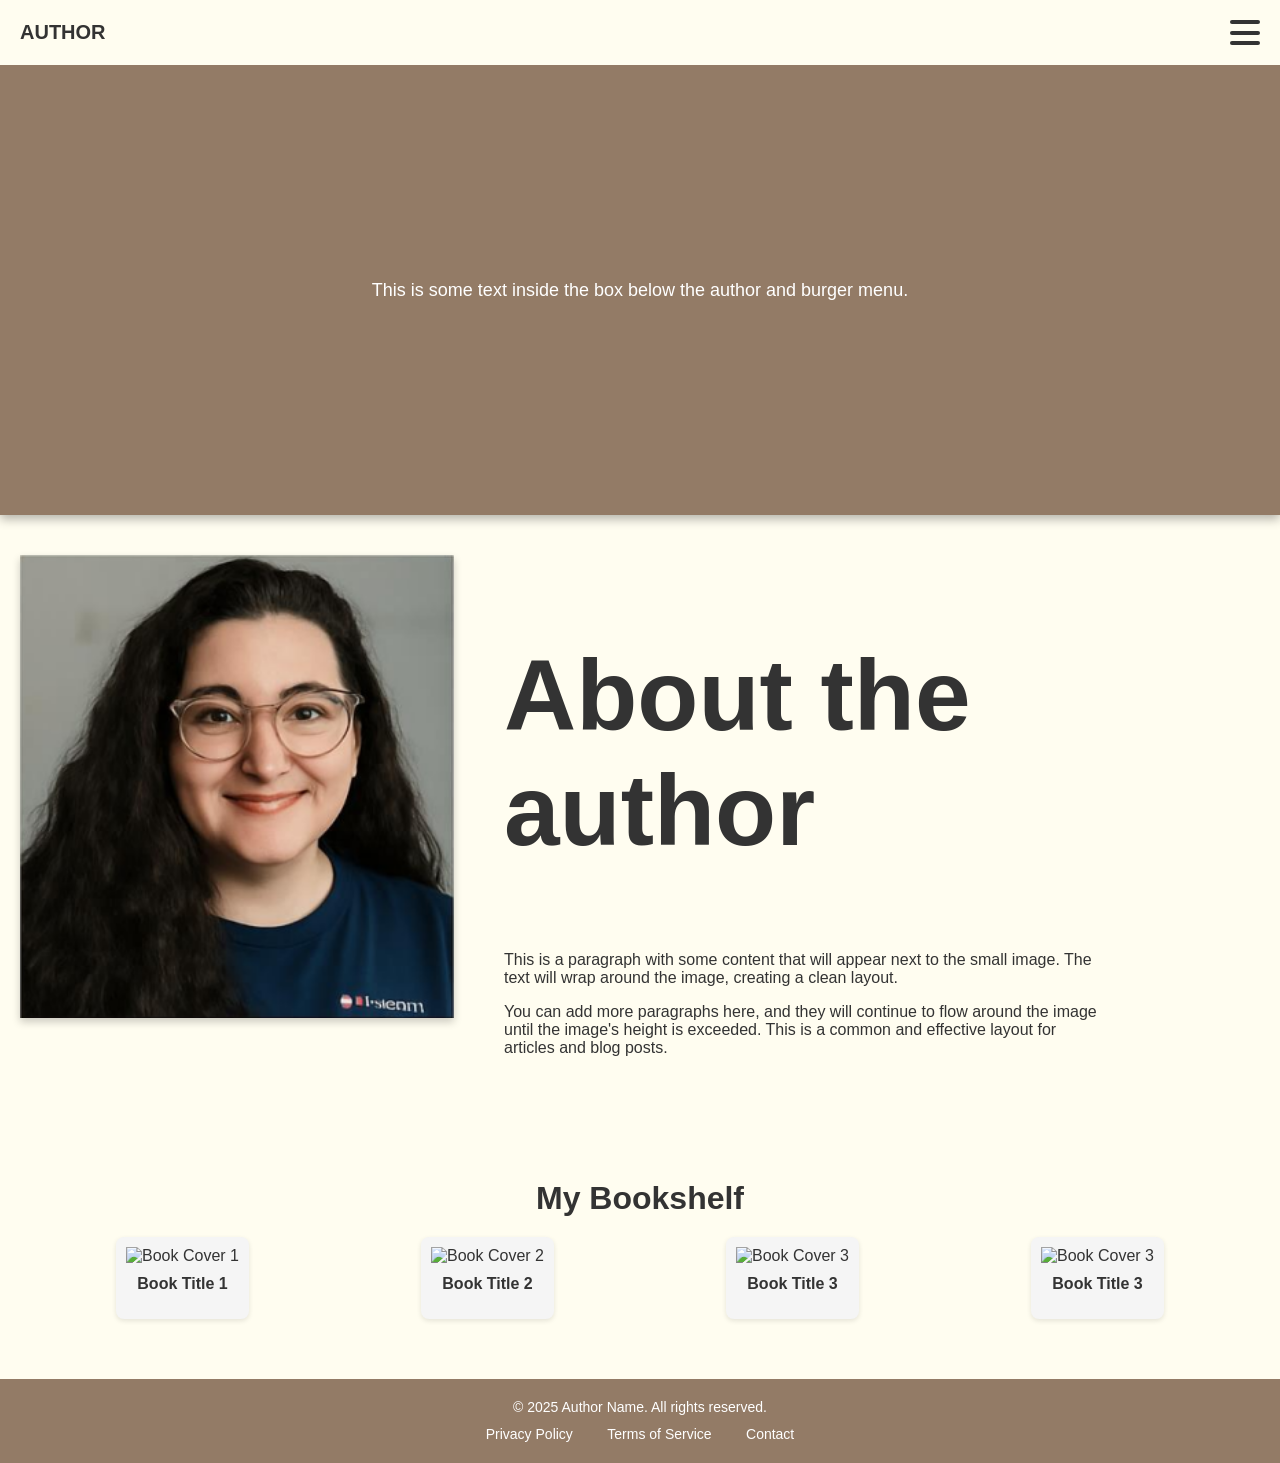
==== index.html @ 8c3f3f0c "Books update" ====
<!DOCTYPE html>
<html lang="en">
<head>
    <meta charset="UTF-8">
    <meta name="viewport" content="width=device-width, initial-scale=1.0">
    <title>Simple Page with Custom Background</title>
    <link rel="stylesheet" href="styles.css">
</head>
<body>
    <header class="header">
        <div class="author">Author</div>
        <div class="burger-menu" aria-label="Menu" role="button" tabindex="0">
            <div></div>
            <div></div>
            <div></div>
        </div>
    </header>
    <div class="info-box">
        This is some text inside the box below the author and burger menu.
    </div>

<div class="content">
    <div class="image-container">
        <img src="./Author Profile Pic.PNG" alt="Placeholder image">
    </div>
    <div class="text-container">
        <h2>About the author</h2>
        <p>This is a paragraph with some content that will appear next to the small image. The text will wrap around the image, creating a clean layout.</p>
        <p>You can add more paragraphs here, and they will continue to flow around the image until the image's height is exceeded. This is a common and effective layout for articles and blog posts.</p>
    </div>
</div>

    <nav class="nav-menu">
        <a href="#home">Home</a>
        <a href="#about">About</a>
        <a href="#services">Services</a>
        <a href="#contact">Contact</a>
    </nav>
    <script src="script.js"></script>

    <div class="books-container">
    <h2>My Bookshelf</h2>
    <div class="book-grid">
        <div class="book-item">
            <img src="https://via.placeholder.com/200x300/CCCCCC/808080?text=Book+1" alt="Book Cover 1">
            <p>Book Title 1</p>
        </div>
        <div class="book-item">
            <img src="https://via.placeholder.com/200x300/999999/FFFFFF?text=Book+2" alt="Book Cover 2">
            <p>Book Title 2</p>
        </div>
        <div class="book-item">
            <img src="https://via.placeholder.com/200x300/777777/FFFFFF?text=Book+3" alt="Book Cover 3">
            <p>Book Title 3</p>
        </div>
        <div class="book-item">
            <img src="https://via.placeholder.com/200x300/777777/FFFFFF?text=Book+3" alt="Book Cover 3">
            <p>Book Title 3</p>
        </div>
        </div>
</div>

<footer class="site-footer">
    <div class="footer-content">
        <p>&copy; 2025 Author Name. All rights reserved.</p>
        <div class="footer-links">
            <a href="#privacy">Privacy Policy</a>
            <a href="#terms">Terms of Service</a>
            <a href="#contact">Contact</a>
        </div>
    </div>
</footer>
</body>
</html>
---- styles.css ----
/* General improvements for better mobile display */
body {
    background-color: #FFFDF0;
    font-family: Arial, sans-serif;
    margin: 0;
    padding: 0; /* Remove fixed padding to allow for a full-width design */
    color: #333;
    /* Remove position: relative from body as it's not needed for the updated layout */
}

/* Header for positioning author and burger menu */
.header {
    display: flex;
    justify-content: space-between; /* Pushes items to opposite ends */
    align-items: center;
    padding: 20px;
    position: sticky; /* Keeps the header at the top when scrolling */
    top: 0;
    z-index: 500;
    background-color: #FFFDF0;
}

/* Update author and burger menu to work with the new flex header */
.author {
    font-size: 20px;
    font-weight: bold;
    text-transform: uppercase;
    line-height: 25px;
}

.burger-menu {
    width: 30px;
    height: 25px;
    cursor: pointer;
    display: flex;
    flex-direction: column;
    justify-content: space-between;
}

.burger-menu div {
    width: 100%;
    height: 4px;
    background-color: #333;
    border-radius: 2px;
}

/* The info box needs to be part of the flow now */
.info-box {
    width: 100%; /* Makes the box span the full width of the page */
    height: 50vh; /* Sets the height to 50% of the viewport height */
    background-color: #937B66;
    color: white;
    display: flex;
    align-items: center;
    justify-content: center;
    font-size: 18px;
    box-sizing: border-box;
    padding: 20px;
    text-align: center;
    box-shadow: 0 4px 10px rgba(0, 0, 0, 0.3);
    margin: 0; /* Remove any default margins that might prevent it from spanning the full width */
}


/* Media Query for smaller screens */
@media (max-width: 600px) {
    .author {
        font-size: 16px;
    }

    .info-box {
        width: 95%; /* Make it slightly wider on small screens */
    }
}

        .nav-menu {
    position: fixed;
    top: 0;
    right: -250px; /* This hides the menu off-screen to the right */
    width: 250px;
    height: 100%;
    background-color: #555;
    padding-top: 60px;
    transition: right 0.3s ease;
    z-index: 1000; /* Ensure it's on top of other content */
    display: flex;
    flex-direction: column;
}

.nav-menu.active {
    right: 0; /* Slide the menu into view */
}

.nav-menu a {
    color: #FFFDF0;
    padding: 15px 25px;
    text-decoration: none;
    font-size: 1.2em;
    border-bottom: 1px solid #777;
}

.nav-menu a:hover {
    background-color: #777;
}

/* Update the main content container to use Flexbox */
.content {
    display: flex; /* Makes the content a flex container */
    justify-content: center; /* Horizontally centers the items */
    align-items: flex-start; /* Aligns items to the top */
    padding: 20px;
    margin-top: 20px;

}

.image-container {
    width: 35%; /* Image takes up 45% of the container's width */
    margin-right: 50px; /* Space between the image and the text */
    overflow: hidden;
    box-shadow: 0 4px 8px rgba(0, 0, 0, 0.2);
}

.image-container img {
    width: 100%;
    height: 45%;
    object-fit: cover;
    display: block;
}

.text-container {
    flex: 1; /* This is the key: it makes the text take up all remaining space */
    margin-right: 150px;
}
.text-container h2 {
    font-size: 100px;
}

/* Add a media query to stack content vertically on smaller screens */
@media (max-width: 768px) {
    .content {
        flex-direction: column; /* Stacks items vertically on smaller screens */
        align-items: center;
    }
    .image-container {
        width: 90%; /* Image takes more width on smaller screens */
        margin-right: 0;
        margin-bottom: 20px;
    }
}

/* Styling for the books section */
.books-container {
    max-width: 1200px;
    margin: 40px auto; /* Centers the container and adds vertical spacing */
    padding: 20px;
    text-align: center;
}

.books-container h2 {
    font-size: 2em;
    color: #333;
    margin-bottom: 20px;
}

/* Creating the grid for the books */
.book-grid {
    display: grid;
    grid-template-columns: repeat(auto-fit, minmax(200px, 1fr)); /* Creates a responsive grid that fits as many columns as possible */
    gap: 20px; /* Space between the grid items */
    justify-items: center;
}

.book-item {
    display: flex;
    flex-direction: column;
    align-items: center;
    text-align: center;
    background-color: #f5f5f5;
    padding: 10px;
    border-radius: 8px;
    box-shadow: 0 2px 5px rgba(0, 0, 0, 0.1);
}

.book-item img {
    width: 100%;
    height: auto;
}

.book-item p {
    margin-top: 10px;
    font-size: 16px;
    font-weight: bold;
}

/* Styling for the footer */
.site-footer {
    background-color: #937B66;
    color: #fff;
    padding: 20px;
    text-align: center;
    margin-top: 40px; /* Adds space above the footer */
}

.footer-content {
    max-width: 1200px;
    margin: 0 auto;
}

.site-footer p {
    margin: 0;
    font-size: 14px;
}

.footer-links {
    margin-top: 10px;
}

.footer-links a {
    color: #fff;
    text-decoration: none;
    margin: 0 15px;
    font-size: 14px;
}

.footer-links a:hover {
    text-decoration: underline;
}
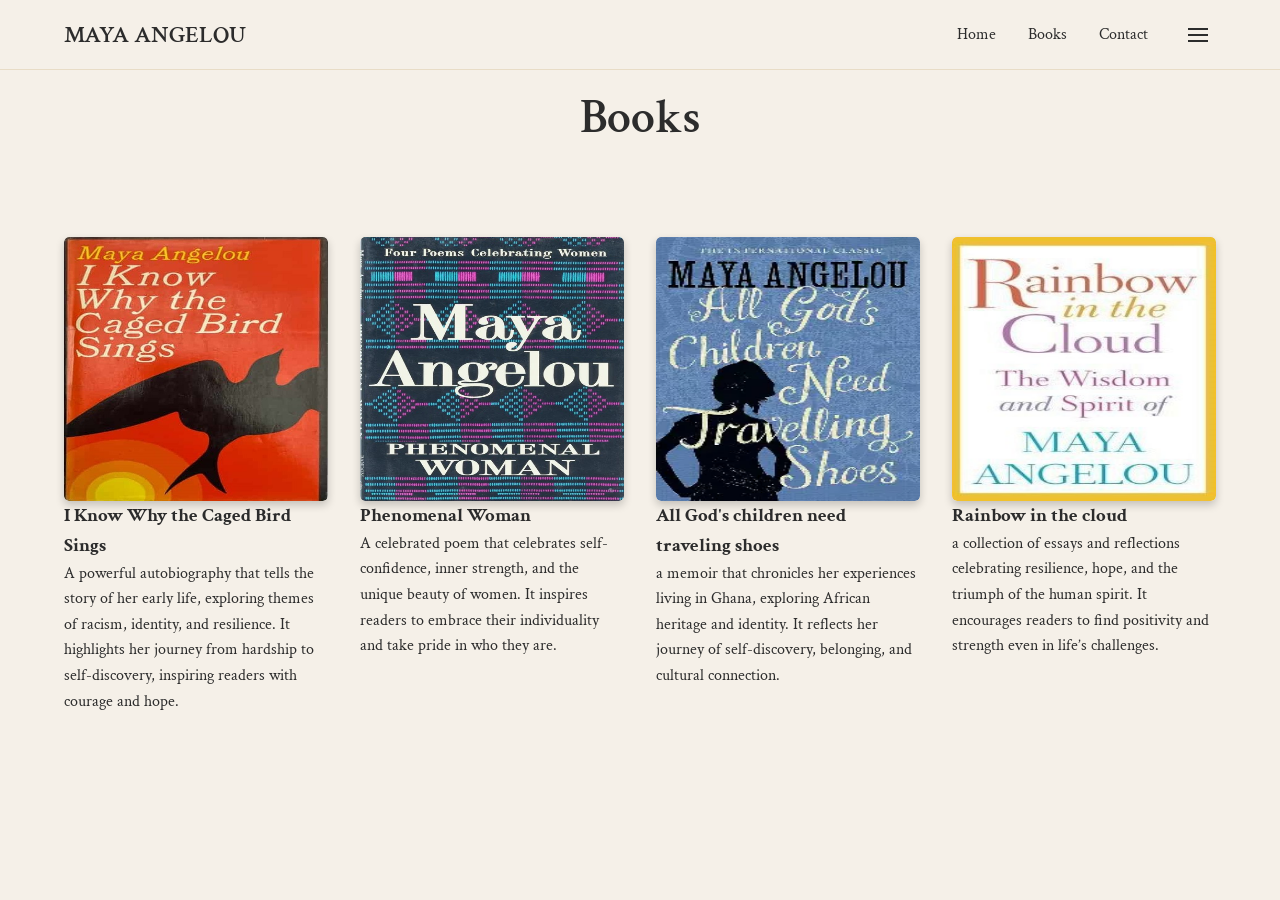
==== commit 6836e761: "Add files via upload" ====
--- a/index.html
+++ b/index.html
@@ -1,74 +1,124 @@
-<!DOCTYPE html>
-<html lang="en">
-<head>
-    <meta charset="UTF-8">
-    <meta name="viewport" content="width=device-width, initial-scale=1.0">
-    <title>Simple Page with Custom Background</title>
-    <link rel="stylesheet" href="styles.css">
-</head>
-<body>
-    <header class="header">
-        <div class="author">Author</div>
-        <div class="burger-menu" aria-label="Menu" role="button" tabindex="0">
-            <div></div>
-            <div></div>
-            <div></div>
-        </div>
-    </header>
-    <div class="info-box">
-        This is some text inside the box below the author and burger menu.
-    </div>
-
-<div class="content">
-    <div class="image-container">
-        <img src="./Author Profile Pic.PNG" alt="Placeholder image">
-    </div>
-    <div class="text-container">
-        <h2>About the author</h2>
-        <p>This is a paragraph with some content that will appear next to the small image. The text will wrap around the image, creating a clean layout.</p>
-        <p>You can add more paragraphs here, and they will continue to flow around the image until the image's height is exceeded. This is a common and effective layout for articles and blog posts.</p>
-    </div>
-</div>
-
-    <nav class="nav-menu">
-        <a href="#home">Home</a>
-        <a href="#about">About</a>
-        <a href="#services">Services</a>
-        <a href="#contact">Contact</a>
-    </nav>
-    <script src="script.js"></script>
-
-    <div class="books-container">
-    <h2>My Bookshelf</h2>
-    <div class="book-grid">
-        <div class="book-item">
-            <img src="https://via.placeholder.com/200x300/CCCCCC/808080?text=Book+1" alt="Book Cover 1">
-            <p>Book Title 1</p>
-        </div>
-        <div class="book-item">
-            <img src="https://via.placeholder.com/200x300/999999/FFFFFF?text=Book+2" alt="Book Cover 2">
-            <p>Book Title 2</p>
-        </div>
-        <div class="book-item">
-            <img src="https://via.placeholder.com/200x300/777777/FFFFFF?text=Book+3" alt="Book Cover 3">
-            <p>Book Title 3</p>
-        </div>
-        <div class="book-item">
-            <img src="https://via.placeholder.com/200x300/777777/FFFFFF?text=Book+3" alt="Book Cover 3">
-            <p>Book Title 3</p>
-        </div>
-        </div>
-</div>
-
-<footer class="site-footer">
-    <div class="footer-content">
-        <p>&copy; 2025 Author Name. All rights reserved.</p>
-        <div class="footer-links">
-            <a href="#privacy">Privacy Policy</a>
-            <a href="#terms">Terms of Service</a>
-            <a href="#contact">Contact</a>
-        </div>
-    </div>
-</footer>
-</body>
+<!DOCTYPE html>
+<html lang="en">
+<head>
+    <meta charset="UTF-8">
+    <meta name="viewport" content="width=device-width, initial-scale=1.0">
+    <title>Books Page</title>
+    <link rel="stylesheet" href="styles.css">
+</head>
+<body>
+
+
+     <!-- Navigation -->
+    <nav class="navbar">
+        <div class="nav-container">
+            <button class="logo-btn" onclick="scrollToSection('home')">MAYA ANGELOU</button>
+            
+            <div class="nav-content">
+                <!-- Desktop Navigation -->
+                <div class="desktop-nav">
+                    <button class="nav-btn" data-section="home" onclick="scrollToSection('home')">Home</button>
+                    <button class="nav-btn" data-section="books" onclick="scrollToSection('books')">Books</button>
+                    <button class="nav-btn" data-section="contact" onclick="scrollToSection('contact')">Contact</button>
+                </div>
+                
+                <!-- Mobile Navigation -->
+                <div class="mobile-nav">
+                    <button class="nav-btn" data-section="home" onclick="scrollToSection('home')">Home</button>
+                    <button class="nav-btn" data-section="books" onclick="scrollToSection('books')">Books</button>
+                    <button class="nav-btn" data-section="contact" onclick="scrollToSection('contact')">Contact</button>
+                </div>
+                
+                <!-- Hamburger Menu Button -->
+                <div class="hamburger-container">
+                    <button class="hamburger-btn" onclick="toggleHamburgerMenu()">
+                        <span class="hamburger-line"></span>
+                        <span class="hamburger-line"></span>
+                        <span class="hamburger-line"></span>
+                    </button>
+                    
+                    <!-- Hamburger Menu Dropdown -->
+                    <div class="hamburger-menu" id="hamburgerMenu">
+                        <div class="hamburger-content">
+                            <button class="hamburger-item" onclick="scrollToSection('blog')">Blog</button>
+                            <button class="hamburger-item" onclick="scrollToSection('events')">Events</button>
+                            <button class="hamburger-item" onclick="scrollToSection('reviews')">Reviews</button>
+                            <button class="hamburger-item" onclick="scrollToSection('gallery')">Gallery</button>
+                            <button class="hamburger-item" onclick="scrollToSection('awards')">Awards</button>
+                        </div>
+                    </div>
+                </div>
+            </div>
+        </div>
+    </nav>
+
+    
+        <!-- Books Section -->
+
+        <section id="books" class="section books-section">
+          <div class="container">
+          <h2 class="section-title">Books</h2>
+          <div class="books-grid">
+
+            <!-- Book 1 -->
+            <div class="book-item">
+              <div class="book-cover">
+                <a href="https://www.amazon.co.za/Know-Caged-Bird-Sings-internationally/dp/0349017069" target="_blank">
+                    <img src="images/fp_i_know_why_the_caged_bird_sings_first_ed1.jpg" alt="I know why the caged bird sings first cover" class="front-page">
+                    <img src="images/bp_i-know-why-the-caged-bird-sings-maya-angelou-1969-rare-books-presentation-rare-book.jpg" alt="I know why the caged bird sings first cover" class="back-page">
+                </a>
+              </div>
+              <div class="book-description">
+                <h3>I Know Why the Caged Bird Sings</h3>
+                <p>A powerful autobiography that tells the story of her early life, exploring themes of racism, identity, and resilience. It highlights her journey from hardship to self-discovery, inspiring readers with courage and hope.</p>
+              </div>
+            </div>
+
+            <!-- Book 2 -->
+            <div class="book-item">
+              <div class="book-cover">
+                <a href="https://www.amazon.com/Phenomenal-Woman-Poems-Celebrating-Women/dp/0679439242" target="_blank">
+                    <img src="images/fp_phenomenal_woman.jpg" alt="Phenomenal Woman front cover" class="front-page">
+                    <img src="images/bp_phenomenal_woman.jpg" alt="Phenomenal Woman front cover" class="back-page">
+                </a>
+              </div>
+              <div class="book-description">
+                <h3>Phenomenal Woman</h3>
+                <p>A celebrated poem that celebrates self-confidence, inner strength, and the unique beauty of women. It inspires readers to embrace their individuality and take pride in who they are.</p>
+              </div>
+            </div>
+
+            <!-- Book 3 -->
+            <div class="book-item">
+              <div class="book-cover">
+                <a href="https://www.amazon.com/Gods-Children-Need-Traveling-Shoes/dp/067973404X" target="_blank">
+                    <img src="images/fp_all_gods_children_need_travelling_shoes.webp" alt="All God's children need traveling shoes cover" class="front-page">
+                    <img src="images/bp_all_gods_children_need_trvelling_shoes.jpg" alt="All God's children need traveling shoes cover" class="back-page">
+                </a>
+              </div>
+              <div class="book-description">
+                <h3>All God's children need traveling shoes</h3>
+                <p>a memoir that chronicles her experiences living in Ghana, exploring African heritage and identity. It reflects her journey of self-discovery, belonging, and cultural connection.</p>
+              </div>
+            </div>
+
+            <!-- Book 4 -->
+            <div class="book-item">
+              <div class="book-cover">
+                <a href="https://www.amazon.com/Rainbow-Cloud-Wisdom-Maya-Angelou/dp/0349006148">
+                    <img src="images/fp_rainbow_in_the_cloud.jpg" alt="Rainbow in the cloud cover" class="front-page">
+                    <img src="images/bp_rainbow_in_the_cloud.jpg" alt="Rainbow in the cloud cover" class="back-page">
+                </a>
+              </div>
+              <div class="book-description">
+                <h3>Rainbow in the cloud</h3>
+                <p>a collection of essays and reflections celebrating resilience, hope, and the triumph of the human spirit. It encourages readers to find positivity and strength even in life’s challenges.</p>
+              </div>
+            </div>
+
+          </div>
+        </section>
+
+
+</body>
 </html>
--- a/styles.css
+++ b/styles.css
@@ -1,227 +1,267 @@
-/* General improvements for better mobile display */
-body {
-    background-color: #FFFDF0;
-    font-family: Arial, sans-serif;
-    margin: 0;
-    padding: 0; /* Remove fixed padding to allow for a full-width design */
-    color: #333;
-    /* Remove position: relative from body as it's not needed for the updated layout */
-}
-
-/* Header for positioning author and burger menu */
-.header {
-    display: flex;
-    justify-content: space-between; /* Pushes items to opposite ends */
-    align-items: center;
-    padding: 20px;
-    position: sticky; /* Keeps the header at the top when scrolling */
-    top: 0;
-    z-index: 500;
-    background-color: #FFFDF0;
-}
-
-/* Update author and burger menu to work with the new flex header */
-.author {
-    font-size: 20px;
-    font-weight: bold;
-    text-transform: uppercase;
-    line-height: 25px;
-}
-
-.burger-menu {
-    width: 30px;
-    height: 25px;
-    cursor: pointer;
-    display: flex;
-    flex-direction: column;
-    justify-content: space-between;
-}
-
-.burger-menu div {
-    width: 100%;
-    height: 4px;
-    background-color: #333;
-    border-radius: 2px;
-}
-
-/* The info box needs to be part of the flow now */
-.info-box {
-    width: 100%; /* Makes the box span the full width of the page */
-    height: 50vh; /* Sets the height to 50% of the viewport height */
-    background-color: #937B66;
-    color: white;
-    display: flex;
-    align-items: center;
-    justify-content: center;
-    font-size: 18px;
-    box-sizing: border-box;
-    padding: 20px;
-    text-align: center;
-    box-shadow: 0 4px 10px rgba(0, 0, 0, 0.3);
-    margin: 0; /* Remove any default margins that might prevent it from spanning the full width */
-}
-
-
-/* Media Query for smaller screens */
-@media (max-width: 600px) {
-    .author {
-        font-size: 16px;
-    }
-
-    .info-box {
-        width: 95%; /* Make it slightly wider on small screens */
-    }
-}
-
-        .nav-menu {
-    position: fixed;
-    top: 0;
-    right: -250px; /* This hides the menu off-screen to the right */
-    width: 250px;
-    height: 100%;
-    background-color: #555;
-    padding-top: 60px;
-    transition: right 0.3s ease;
-    z-index: 1000; /* Ensure it's on top of other content */
-    display: flex;
-    flex-direction: column;
-}
-
-.nav-menu.active {
-    right: 0; /* Slide the menu into view */
-}
-
-.nav-menu a {
-    color: #FFFDF0;
-    padding: 15px 25px;
-    text-decoration: none;
-    font-size: 1.2em;
-    border-bottom: 1px solid #777;
-}
-
-.nav-menu a:hover {
-    background-color: #777;
-}
-
-/* Update the main content container to use Flexbox */
-.content {
-    display: flex; /* Makes the content a flex container */
-    justify-content: center; /* Horizontally centers the items */
-    align-items: flex-start; /* Aligns items to the top */
-    padding: 20px;
-    margin-top: 20px;
-
-}
-
-.image-container {
-    width: 35%; /* Image takes up 45% of the container's width */
-    margin-right: 50px; /* Space between the image and the text */
-    overflow: hidden;
-    box-shadow: 0 4px 8px rgba(0, 0, 0, 0.2);
-}
-
-.image-container img {
-    width: 100%;
-    height: 45%;
-    object-fit: cover;
-    display: block;
-}
-
-.text-container {
-    flex: 1; /* This is the key: it makes the text take up all remaining space */
-    margin-right: 150px;
-}
-.text-container h2 {
-    font-size: 100px;
-}
-
-/* Add a media query to stack content vertically on smaller screens */
-@media (max-width: 768px) {
-    .content {
-        flex-direction: column; /* Stacks items vertically on smaller screens */
-        align-items: center;
-    }
-    .image-container {
-        width: 90%; /* Image takes more width on smaller screens */
-        margin-right: 0;
-        margin-bottom: 20px;
-    }
-}
-
-/* Styling for the books section */
-.books-container {
-    max-width: 1200px;
-    margin: 40px auto; /* Centers the container and adds vertical spacing */
-    padding: 20px;
-    text-align: center;
-}
-
-.books-container h2 {
-    font-size: 2em;
-    color: #333;
-    margin-bottom: 20px;
-}
-
-/* Creating the grid for the books */
-.book-grid {
-    display: grid;
-    grid-template-columns: repeat(auto-fit, minmax(200px, 1fr)); /* Creates a responsive grid that fits as many columns as possible */
-    gap: 20px; /* Space between the grid items */
-    justify-items: center;
-}
-
-.book-item {
-    display: flex;
-    flex-direction: column;
-    align-items: center;
-    text-align: center;
-    background-color: #f5f5f5;
-    padding: 10px;
-    border-radius: 8px;
-    box-shadow: 0 2px 5px rgba(0, 0, 0, 0.1);
-}
-
-.book-item img {
-    width: 100%;
-    height: auto;
-}
-
-.book-item p {
-    margin-top: 10px;
-    font-size: 16px;
-    font-weight: bold;
-}
-
-/* Styling for the footer */
-.site-footer {
-    background-color: #937B66;
-    color: #fff;
-    padding: 20px;
-    text-align: center;
-    margin-top: 40px; /* Adds space above the footer */
-}
-
-.footer-content {
-    max-width: 1200px;
-    margin: 0 auto;
-}
-
-.site-footer p {
-    margin: 0;
-    font-size: 14px;
-}
-
-.footer-links {
-    margin-top: 10px;
-}
-
-.footer-links a {
-    color: #fff;
-    text-decoration: none;
-    margin: 0 15px;
-    font-size: 14px;
-}
-
-.footer-links a:hover {
-    text-decoration: underline;
-}
+@import url('https://fonts.googleapis.com/css2?family=Crimson+Text:ital,wght@0,400;0,600;1,400&display=swap');
+
+/* Root variables */
+:root {
+    --primary-bg: #f5f0e8;
+    --secondary-bg: #f8f4ec;
+    --white-bg: #ffffff;
+    --primary-text: #2c2c2c;
+    --secondary-text: #4a4a4a;
+    --muted-text: #666666;
+    --border-color: #e8dcc6;
+    --shadow: 0 4px 6px rgba(0, 0, 0, 0.1);
+    --shadow-lg: 0 10px 25px rgba(0, 0, 0, 0.15);
+    --transition: all 0.3s ease;
+}
+
+/* Base styles */
+* {
+    margin: 0;
+    padding: 0;
+    box-sizing: border-box;
+}
+
+body {
+    font-family: 'Crimson Text', serif;
+    background-color: var(--primary-bg);
+    color: var(--primary-text);
+    line-height: 1.6;
+    scroll-behavior: smooth;
+}
+
+/* Container */
+.container {
+    max-width: 1200px;
+    margin: 0 auto;
+    padding: 0 24px;
+}
+
+/* Section */
+.section {
+    min-height: 100vh;
+    padding: 80px 0;
+}
+
+.section-title {
+    font-size: 3rem;
+    font-weight: 600;
+    color: var(--primary-text);
+    margin-bottom: 48px;
+    text-align: center;
+    font-family: 'Crimson Text', serif;
+}
+
+/* Navigation */
+.navbar {
+    position: fixed;
+    top: 0;
+    left: 0;
+    right: 0;
+    z-index: 1000;
+    background-color: var(--primary-bg);
+    border-bottom: 1px solid var(--border-color);
+}
+
+.nav-container {
+    max-width: 1200px;
+    margin: 0 auto;
+    padding: 16px 24px;
+    display: flex;
+    justify-content: space-between;
+    align-items: center;
+}
+
+.logo-btn {
+    font-size: 1.5rem;
+    font-weight: 600;
+    color: var(--primary-text);
+    background: none;
+    border: none;
+    cursor: pointer;
+    transition: var(--transition);
+    font-family: 'Crimson Text', serif;
+}
+
+.logo-btn:hover {
+    color: #1a1a1a;
+}
+
+.nav-content {
+    display: flex;
+    align-items: center;
+    gap: 32px;
+}
+
+.desktop-nav {
+    display: flex;
+    gap: 32px;
+}
+
+.mobile-nav {
+    display: none;
+    gap: 16px;
+}
+
+.nav-btn {
+    background: none;
+    border: none;
+    color: var(--primary-text);
+    cursor: pointer;
+    padding: 8px 0;
+    position: relative;
+    transition: var(--transition);
+    font-size: 1rem;
+    font-family: 'Crimson Text', serif;
+}
+
+.nav-btn:hover,
+.nav-btn.active {
+    color: #1a1a1a;
+}
+
+.nav-btn.active::after {
+    content: '';
+    position: absolute;
+    bottom: 0;
+    left: 0;
+    right: 0;
+    height: 2px;
+    background-color: var(--primary-text);
+}
+
+/* Hamburger Menu */
+.hamburger-container {
+    position: relative;
+}
+
+.hamburger-btn {
+    display: flex;
+    flex-direction: column;
+    gap: 4px;
+    background: none;
+    border: none;
+    cursor: pointer;
+    padding: 8px;
+}
+
+.hamburger-line {
+    width: 20px;
+    height: 2px;
+    background-color: var(--primary-text);
+    transition: var(--transition);
+}
+
+.hamburger-menu {
+    position: absolute;
+    top: 100%;
+    right: 0;
+    background-color: var(--primary-bg);
+    border: 1px solid var(--border-color);
+    border-top: none;
+    min-width: 200px;
+    border-radius: 0 0 8px 8px;
+    box-shadow: var(--shadow-lg);
+    transform: translateY(-10px);
+    opacity: 0;
+    visibility: hidden;
+    transition: var(--transition);
+    margin-top: 8px;
+}
+
+.hamburger-menu.show {
+    transform: translateY(0);
+    opacity: 1;
+    visibility: visible;
+}
+
+.hamburger-content {
+    padding: 16px 0;
+}
+
+.hamburger-item {
+    display: block;
+    width: 100%;
+    padding: 12px 24px;
+    background: none;
+    border: none;
+    text-align: left;
+    color: var(--primary-text);
+    cursor: pointer;
+    transition: var(--transition);
+    font-size: 1rem;
+    font-family: 'Crimson Text', serif;
+}
+
+.hamburger-item:hover {
+    background-color: var(--secondary-bg);
+    color: #1a1a1a;
+}
+
+/* Books Section */
+
+.book-cover {
+  position: relative; 
+  width: 100%;
+  aspect-ratio: 1;
+  overflow: hidden;
+  border-radius: 5px;
+  box-shadow: 0 4px 8px rgba(0,0,0,0.2);
+}
+
+.books-grid {
+  display: grid;
+  grid-template-columns: repeat(4, 1fr);
+  gap: 2rem;
+  padding: 2rem 0;
+}
+
+
+.front-page,
+.back-page {
+  position: absolute;
+  top: 0;
+  left: 0;
+  height: 100%;
+  /* object-fit: cover; */
+  transition: all 0.6s ease;
+  border-radius: 5px;
+}
+
+/* Default: show front fully */
+.front-page {
+  width: 100%;
+  z-index: 2;
+}
+
+/* Hide back */
+.back-page {
+  width: 0;
+  z-index: 1;
+}
+
+/* On hover → split view */
+.book-item:hover .front-page {
+  width: 50%;
+}
+
+.book-item:hover .back-page {
+  width: 50%;
+  left: 50%;
+}
+
+/* Book section Home */
+
+.book-coverHome {
+    width: 100%;
+    aspect-ratio: 1;
+    overflow: hidden;
+    border-radius: 5px;
+    /* box-shadow: 0 4px 8px rgba(0,0,0,0.2); */
+}
+
+.books-gridHome {
+    display: grid;
+    grid-template-columns: repeat(4, 1fr);
+    gap: 2rem;
+    padding: 2rem 0;
+}
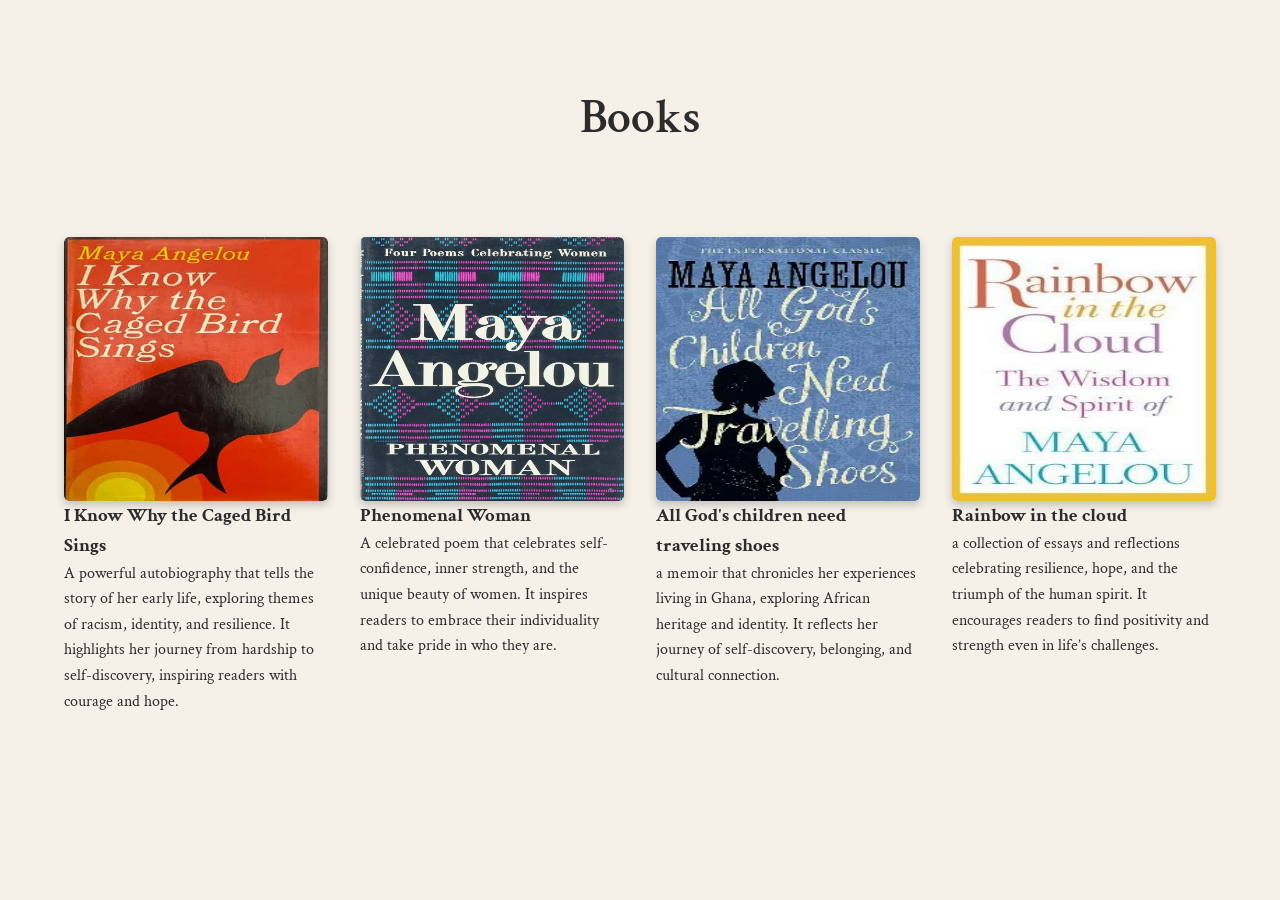
==== commit 3ff1f234: "Updated" ====
--- a/index.html
+++ b/index.html
@@ -7,51 +7,6 @@
     <link rel="stylesheet" href="styles.css">
 </head>
 <body>
-
-
-     <!-- Navigation -->
-    <nav class="navbar">
-        <div class="nav-container">
-            <button class="logo-btn" onclick="scrollToSection('home')">MAYA ANGELOU</button>
-            
-            <div class="nav-content">
-                <!-- Desktop Navigation -->
-                <div class="desktop-nav">
-                    <button class="nav-btn" data-section="home" onclick="scrollToSection('home')">Home</button>
-                    <button class="nav-btn" data-section="books" onclick="scrollToSection('books')">Books</button>
-                    <button class="nav-btn" data-section="contact" onclick="scrollToSection('contact')">Contact</button>
-                </div>
-                
-                <!-- Mobile Navigation -->
-                <div class="mobile-nav">
-                    <button class="nav-btn" data-section="home" onclick="scrollToSection('home')">Home</button>
-                    <button class="nav-btn" data-section="books" onclick="scrollToSection('books')">Books</button>
-                    <button class="nav-btn" data-section="contact" onclick="scrollToSection('contact')">Contact</button>
-                </div>
-                
-                <!-- Hamburger Menu Button -->
-                <div class="hamburger-container">
-                    <button class="hamburger-btn" onclick="toggleHamburgerMenu()">
-                        <span class="hamburger-line"></span>
-                        <span class="hamburger-line"></span>
-                        <span class="hamburger-line"></span>
-                    </button>
-                    
-                    <!-- Hamburger Menu Dropdown -->
-                    <div class="hamburger-menu" id="hamburgerMenu">
-                        <div class="hamburger-content">
-                            <button class="hamburger-item" onclick="scrollToSection('blog')">Blog</button>
-                            <button class="hamburger-item" onclick="scrollToSection('events')">Events</button>
-                            <button class="hamburger-item" onclick="scrollToSection('reviews')">Reviews</button>
-                            <button class="hamburger-item" onclick="scrollToSection('gallery')">Gallery</button>
-                            <button class="hamburger-item" onclick="scrollToSection('awards')">Awards</button>
-                        </div>
-                    </div>
-                </div>
-            </div>
-        </div>
-    </nav>
-
     
         <!-- Books Section -->
 
--- a/styles.css
+++ b/styles.css
@@ -51,151 +51,6 @@
     font-family: 'Crimson Text', serif;
 }
 
-/* Navigation */
-.navbar {
-    position: fixed;
-    top: 0;
-    left: 0;
-    right: 0;
-    z-index: 1000;
-    background-color: var(--primary-bg);
-    border-bottom: 1px solid var(--border-color);
-}
-
-.nav-container {
-    max-width: 1200px;
-    margin: 0 auto;
-    padding: 16px 24px;
-    display: flex;
-    justify-content: space-between;
-    align-items: center;
-}
-
-.logo-btn {
-    font-size: 1.5rem;
-    font-weight: 600;
-    color: var(--primary-text);
-    background: none;
-    border: none;
-    cursor: pointer;
-    transition: var(--transition);
-    font-family: 'Crimson Text', serif;
-}
-
-.logo-btn:hover {
-    color: #1a1a1a;
-}
-
-.nav-content {
-    display: flex;
-    align-items: center;
-    gap: 32px;
-}
-
-.desktop-nav {
-    display: flex;
-    gap: 32px;
-}
-
-.mobile-nav {
-    display: none;
-    gap: 16px;
-}
-
-.nav-btn {
-    background: none;
-    border: none;
-    color: var(--primary-text);
-    cursor: pointer;
-    padding: 8px 0;
-    position: relative;
-    transition: var(--transition);
-    font-size: 1rem;
-    font-family: 'Crimson Text', serif;
-}
-
-.nav-btn:hover,
-.nav-btn.active {
-    color: #1a1a1a;
-}
-
-.nav-btn.active::after {
-    content: '';
-    position: absolute;
-    bottom: 0;
-    left: 0;
-    right: 0;
-    height: 2px;
-    background-color: var(--primary-text);
-}
-
-/* Hamburger Menu */
-.hamburger-container {
-    position: relative;
-}
-
-.hamburger-btn {
-    display: flex;
-    flex-direction: column;
-    gap: 4px;
-    background: none;
-    border: none;
-    cursor: pointer;
-    padding: 8px;
-}
-
-.hamburger-line {
-    width: 20px;
-    height: 2px;
-    background-color: var(--primary-text);
-    transition: var(--transition);
-}
-
-.hamburger-menu {
-    position: absolute;
-    top: 100%;
-    right: 0;
-    background-color: var(--primary-bg);
-    border: 1px solid var(--border-color);
-    border-top: none;
-    min-width: 200px;
-    border-radius: 0 0 8px 8px;
-    box-shadow: var(--shadow-lg);
-    transform: translateY(-10px);
-    opacity: 0;
-    visibility: hidden;
-    transition: var(--transition);
-    margin-top: 8px;
-}
-
-.hamburger-menu.show {
-    transform: translateY(0);
-    opacity: 1;
-    visibility: visible;
-}
-
-.hamburger-content {
-    padding: 16px 0;
-}
-
-.hamburger-item {
-    display: block;
-    width: 100%;
-    padding: 12px 24px;
-    background: none;
-    border: none;
-    text-align: left;
-    color: var(--primary-text);
-    cursor: pointer;
-    transition: var(--transition);
-    font-size: 1rem;
-    font-family: 'Crimson Text', serif;
-}
-
-.hamburger-item:hover {
-    background-color: var(--secondary-bg);
-    color: #1a1a1a;
-}
 
 /* Books Section */
 
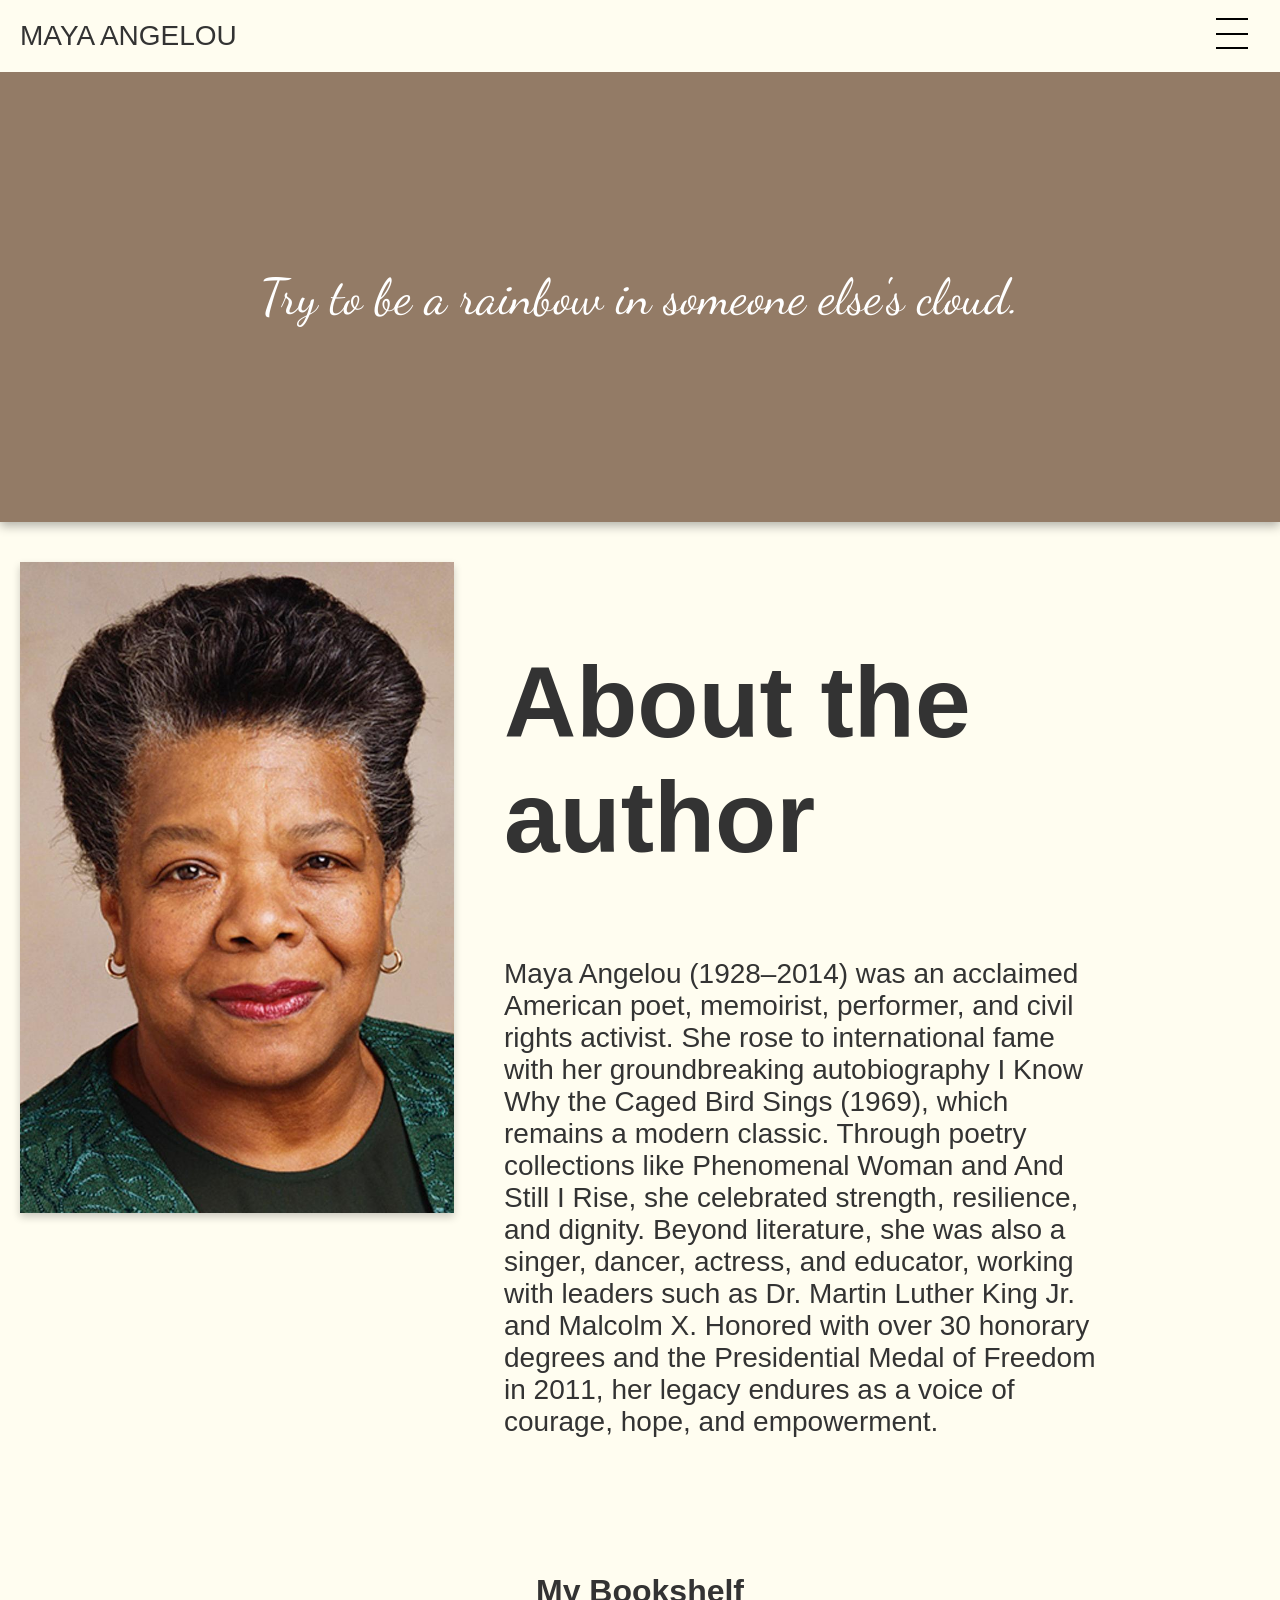
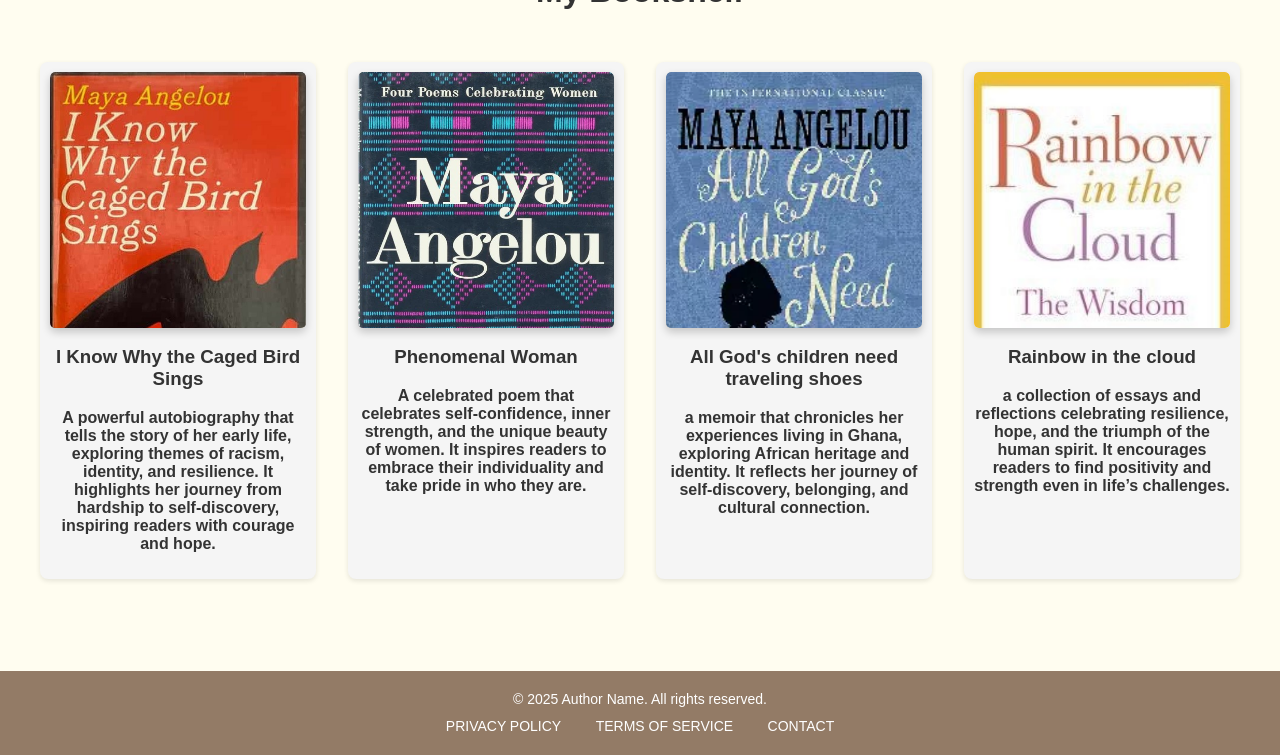
==== commit b4a0cf5f: "Updates" ====
--- a/index.html
+++ b/index.html
@@ -1,79 +1,136 @@
-<!DOCTYPE html>
-<html lang="en">
-<head>
-    <meta charset="UTF-8">
-    <meta name="viewport" content="width=device-width, initial-scale=1.0">
-    <title>Books Page</title>
-    <link rel="stylesheet" href="styles.css">
-</head>
-<body>
-    
-        <!-- Books Section -->
-
-        <section id="books" class="section books-section">
-          <div class="container">
-          <h2 class="section-title">Books</h2>
-          <div class="books-grid">
-
-            <!-- Book 1 -->
-            <div class="book-item">
-              <div class="book-cover">
-                <a href="https://www.amazon.co.za/Know-Caged-Bird-Sings-internationally/dp/0349017069" target="_blank">
-                    <img src="images/fp_i_know_why_the_caged_bird_sings_first_ed1.jpg" alt="I know why the caged bird sings first cover" class="front-page">
-                    <img src="images/bp_i-know-why-the-caged-bird-sings-maya-angelou-1969-rare-books-presentation-rare-book.jpg" alt="I know why the caged bird sings first cover" class="back-page">
-                </a>
-              </div>
-              <div class="book-description">
-                <h3>I Know Why the Caged Bird Sings</h3>
-                <p>A powerful autobiography that tells the story of her early life, exploring themes of racism, identity, and resilience. It highlights her journey from hardship to self-discovery, inspiring readers with courage and hope.</p>
-              </div>
-            </div>
-
-            <!-- Book 2 -->
-            <div class="book-item">
-              <div class="book-cover">
-                <a href="https://www.amazon.com/Phenomenal-Woman-Poems-Celebrating-Women/dp/0679439242" target="_blank">
-                    <img src="images/fp_phenomenal_woman.jpg" alt="Phenomenal Woman front cover" class="front-page">
-                    <img src="images/bp_phenomenal_woman.jpg" alt="Phenomenal Woman front cover" class="back-page">
-                </a>
-              </div>
-              <div class="book-description">
-                <h3>Phenomenal Woman</h3>
-                <p>A celebrated poem that celebrates self-confidence, inner strength, and the unique beauty of women. It inspires readers to embrace their individuality and take pride in who they are.</p>
-              </div>
-            </div>
-
-            <!-- Book 3 -->
-            <div class="book-item">
-              <div class="book-cover">
-                <a href="https://www.amazon.com/Gods-Children-Need-Traveling-Shoes/dp/067973404X" target="_blank">
-                    <img src="images/fp_all_gods_children_need_travelling_shoes.webp" alt="All God's children need traveling shoes cover" class="front-page">
-                    <img src="images/bp_all_gods_children_need_trvelling_shoes.jpg" alt="All God's children need traveling shoes cover" class="back-page">
-                </a>
-              </div>
-              <div class="book-description">
-                <h3>All God's children need traveling shoes</h3>
-                <p>a memoir that chronicles her experiences living in Ghana, exploring African heritage and identity. It reflects her journey of self-discovery, belonging, and cultural connection.</p>
-              </div>
-            </div>
-
-            <!-- Book 4 -->
-            <div class="book-item">
-              <div class="book-cover">
-                <a href="https://www.amazon.com/Rainbow-Cloud-Wisdom-Maya-Angelou/dp/0349006148">
-                    <img src="images/fp_rainbow_in_the_cloud.jpg" alt="Rainbow in the cloud cover" class="front-page">
-                    <img src="images/bp_rainbow_in_the_cloud.jpg" alt="Rainbow in the cloud cover" class="back-page">
-                </a>
-              </div>
-              <div class="book-description">
-                <h3>Rainbow in the cloud</h3>
-                <p>a collection of essays and reflections celebrating resilience, hope, and the triumph of the human spirit. It encourages readers to find positivity and strength even in life’s challenges.</p>
-              </div>
-            </div>
-
-          </div>
-        </section>
-
-
-</body>
+<!DOCTYPE html>
+<html lang="en">
+<head>
+    <meta charset="UTF-8">
+    <meta name="viewport" content="width=device-width, initial-scale=1.0">
+    <title>Updated Hamburger Menu</title>
+    <link rel="stylesheet" href="styles.css">
+      <link rel="preconnect" href="https://fonts.googleapis.com">
+    <link rel="preconnect" href="https://fonts.gstatic.com" crossorigin>
+    <link href="https://fonts.googleapis.com/css2?family=Dancing+Script:wght@400..700&display=swap" rel="stylesheet">
+</head>
+<body>
+    <header class="header">
+        <div class="logo">MAYA ANGELOU</div>
+        <!-- MENU OVERLAY -->
+<div class="overlay overlay-slide-left" id="overlay">
+  <!-- MENU ITEMS -->
+  <nav>
+    <ul>
+      <li id="nav-1" class="slide-out-1 center">
+        <a href="#home" class="center">Home</a>
+      </li>
+      <li id="nav-2" class="slide-out-2 center">
+        <a href="#about" class="center">About</a>
+      </li>
+      <li id="nav-3" class="slide-out-3 center">
+        <a href="#skills" class="center">Books</a>
+      </li>
+      <li id="nav-4" class="slide-out-4 center">
+        <a href="#projects" class="center">Contact Me</a>
+      </li>
+    </ul>
+  </nav>
+</div>
+<!-- HAMBURGER MENU -->
+<div class="hamburger-menu" id="hamburger-menu">
+  <div class="menu-bar1"></div>
+  <div class="menu-bar2"></div>
+  <div class="menu-bar3"></div>
+</div>
+    </header>
+
+    <main class="main-content">
+        <div class="info-box">
+            Try to be a rainbow in someone else's cloud.
+        </div>
+        <div class="content">
+            <div class="image-container">
+                <img src="./maya.jpg" alt="Placeholder image">
+            </div>
+            <div class="text-container">
+                <h2>About the author</h2>
+                <p>Maya Angelou (1928–2014) was an acclaimed American poet, memoirist, performer, and civil rights activist. She rose to international fame with her groundbreaking autobiography I Know Why the Caged Bird Sings (1969), which remains a modern classic. Through poetry collections like Phenomenal Woman and And Still I Rise, she celebrated strength, resilience, and dignity. Beyond literature, she was also a singer, dancer, actress, and educator, working with leaders such as Dr. Martin Luther King Jr. and Malcolm X. Honored with over 30 honorary degrees and the Presidential Medal of Freedom in 2011, her legacy endures as a voice of courage, hope, and empowerment.</p>
+            </div>
+        </div>
+        
+        <div class="books-container">
+            <h2>My Bookshelf</h2>
+             <section id="books" class="section books-section">
+          <div class="container">
+          <div class="books-grid">
+
+            <!-- Book 1 -->
+            <div class="book-item">
+              <div class="book-cover">
+                <a href="https://www.amazon.co.za/Know-Caged-Bird-Sings-internationally/dp/0349017069" target="_blank">
+                    <img src="images/fp_i_know_why_the_caged_bird_sings_first_ed1.jpg" alt="I know why the caged bird sings first cover" class="front-page">
+                    <img src="images/bp_i-know-why-the-caged-bird-sings-maya-angelou-1969-rare-books-presentation-rare-book.jpg" alt="I know why the caged bird sings first cover" class="back-page">
+                </a>
+              </div>
+              <div class="book-description">
+                <h3>I Know Why the Caged Bird Sings</h3>
+                <p>A powerful autobiography that tells the story of her early life, exploring themes of racism, identity, and resilience. It highlights her journey from hardship to self-discovery, inspiring readers with courage and hope.</p>
+              </div>
+            </div>
+
+            <!-- Book 2 -->
+            <div class="book-item">
+              <div class="book-cover">
+                <a href="https://www.amazon.com/Phenomenal-Woman-Poems-Celebrating-Women/dp/0679439242" target="_blank">
+                    <img src="images/fp_phenomenal_woman.jpg" alt="Phenomenal Woman front cover" class="front-page">
+                    <img src="images/bp_phenomenal_woman.jpg" alt="Phenomenal Woman front cover" class="back-page">
+                </a>
+              </div>
+              <div class="book-description">
+                <h3>Phenomenal Woman</h3>
+                <p>A celebrated poem that celebrates self-confidence, inner strength, and the unique beauty of women. It inspires readers to embrace their individuality and take pride in who they are.</p>
+              </div>
+            </div>
+
+            <!-- Book 3 -->
+            <div class="book-item">
+              <div class="book-cover">
+                <a href="https://www.amazon.com/Gods-Children-Need-Traveling-Shoes/dp/067973404X" target="_blank">
+                    <img src="images/fp_all_gods_children_need_travelling_shoes.webp" alt="All God's children need traveling shoes cover" class="front-page">
+                    <img src="images/bp_all_gods_children_need_trvelling_shoes.jpg" alt="All God's children need traveling shoes cover" class="back-page">
+                </a>
+              </div>
+              <div class="book-description">
+                <h3>All God's children need traveling shoes</h3>
+                <p>a memoir that chronicles her experiences living in Ghana, exploring African heritage and identity. It reflects her journey of self-discovery, belonging, and cultural connection.</p>
+              </div>
+            </div>
+
+            <!-- Book 4 -->
+            <div class="book-item">
+              <div class="book-cover">
+                <a href="https://www.amazon.com/Rainbow-Cloud-Wisdom-Maya-Angelou/dp/0349006148">
+                    <img src="images/fp_rainbow_in_the_cloud.jpg" alt="Rainbow in the cloud cover" class="front-page">
+                    <img src="images/bp_rainbow_in_the_cloud.jpg" alt="Rainbow in the cloud cover" class="back-page">
+                </a>
+              </div>
+              <div class="book-description">
+                <h3>Rainbow in the cloud</h3>
+                <p>a collection of essays and reflections celebrating resilience, hope, and the triumph of the human spirit. It encourages readers to find positivity and strength even in life’s challenges.</p>
+              </div>
+            </div>
+
+          </div>
+        </section>
+        </div>
+    </main>
+
+    <footer class="site-footer">
+        <div class="footer-content">
+            <p>&copy; 2025 Author Name. All rights reserved.</p>
+            <div class="footer-links">
+                <a href="#privacy">Privacy Policy</a>
+                <a href="#terms">Terms of Service</a>
+                <a href="#contact">Contact</a>
+            </div>
+        </div>
+    </footer>
+    <script src="script.js"></script>
+</body>
 </html>
--- a/styles.css
+++ b/styles.css
@@ -1,122 +1,486 @@
-@import url('https://fonts.googleapis.com/css2?family=Crimson+Text:ital,wght@0,400;0,600;1,400&display=swap');
-
-/* Root variables */
-:root {
-    --primary-bg: #f5f0e8;
-    --secondary-bg: #f8f4ec;
-    --white-bg: #ffffff;
-    --primary-text: #2c2c2c;
-    --secondary-text: #4a4a4a;
-    --muted-text: #666666;
-    --border-color: #e8dcc6;
-    --shadow: 0 4px 6px rgba(0, 0, 0, 0.1);
-    --shadow-lg: 0 10px 25px rgba(0, 0, 0, 0.15);
-    --transition: all 0.3s ease;
-}
-
-/* Base styles */
-* {
-    margin: 0;
-    padding: 0;
-    box-sizing: border-box;
-}
-
-body {
-    font-family: 'Crimson Text', serif;
-    background-color: var(--primary-bg);
-    color: var(--primary-text);
-    line-height: 1.6;
-    scroll-behavior: smooth;
-}
-
-/* Container */
-.container {
-    max-width: 1200px;
-    margin: 0 auto;
-    padding: 0 24px;
-}
-
-/* Section */
-.section {
-    min-height: 100vh;
-    padding: 80px 0;
-}
-
-.section-title {
-    font-size: 3rem;
-    font-weight: 600;
-    color: var(--primary-text);
-    margin-bottom: 48px;
-    text-align: center;
-    font-family: 'Crimson Text', serif;
-}
-
-
-/* Books Section */
-
-.book-cover {
-  position: relative; 
-  width: 100%;
-  aspect-ratio: 1;
-  overflow: hidden;
-  border-radius: 5px;
-  box-shadow: 0 4px 8px rgba(0,0,0,0.2);
-}
-
-.books-grid {
-  display: grid;
-  grid-template-columns: repeat(4, 1fr);
-  gap: 2rem;
-  padding: 2rem 0;
-}
-
-
-.front-page,
-.back-page {
-  position: absolute;
-  top: 0;
-  left: 0;
-  height: 100%;
-  /* object-fit: cover; */
-  transition: all 0.6s ease;
-  border-radius: 5px;
-}
-
-/* Default: show front fully */
-.front-page {
-  width: 100%;
-  z-index: 2;
-}
-
-/* Hide back */
-.back-page {
-  width: 0;
-  z-index: 1;
-}
-
-/* On hover → split view */
-.book-item:hover .front-page {
-  width: 50%;
-}
-
-.book-item:hover .back-page {
-  width: 50%;
-  left: 50%;
-}
-
-/* Book section Home */
-
-.book-coverHome {
-    width: 100%;
-    aspect-ratio: 1;
-    overflow: hidden;
-    border-radius: 5px;
-    /* box-shadow: 0 4px 8px rgba(0,0,0,0.2); */
-}
-
-.books-gridHome {
-    display: grid;
-    grid-template-columns: repeat(4, 1fr);
-    gap: 2rem;
-    padding: 2rem 0;
-}+/* General improvements for better mobile display */
+body {
+    background-color: #FFFDF0;
+    font-family: Arial, sans-serif;
+    margin: 0;
+    padding: 0; /* Remove fixed padding to allow for a full-width design */
+    color: #333;
+    /* Remove position: relative from body as it's not needed for the updated layout */
+}
+
+/* Header for positioning author and burger menu */
+.header {
+    display: flex;
+    justify-content: space-between; /* Pushes items to opposite ends */
+    align-items: center;
+    padding: 20px;
+    position: sticky; /* Keeps the header at the top when scrolling */
+    top: 0;
+    z-index: 500;
+    background-color: #FFFDF0;
+}
+
+/* Update author and burger menu to work with the new flex header */
+.author {
+    font-size: 20px;
+    font-weight: bold;
+    text-transform: uppercase;
+    line-height: 25px;
+}
+
+.logo {
+    font-size: 28px;
+}
+
+a:link,
+a:visited {
+  color: #fff;
+  text-decoration: none;
+  text-transform: uppercase;
+  transition: all 0.3s;
+}
+
+/* HELPER CLASSES */
+.center {
+  display: flex;
+  align-items: center;
+  justify-content: center;
+}
+
+/***********************/
+/* NAVIGATION MENU */
+/***********************/
+
+/* OVERLAY */
+.overlay {
+  z-index: 9;
+  position: fixed;
+  top: 0;
+  left: 0;
+  width: 100%;
+  height: 100vh;
+  height: 100svh;
+  background-color: rgba(0, 0, 0, 0.7);
+}
+
+.overlay-slide-right {
+  transition: all 0.4s ease-in-out;
+  transform: translateX(0);
+}
+
+.overlay-slide-left {
+  transition: all 0.8s ease-in-out;
+  transform: translateX(-100%);
+}
+
+/* NAV MENU ITEMS */
+nav ul {
+  height: 100vh;
+  height: 100svh;
+  list-style: none;
+}
+
+nav ul li {
+  height: 20%;
+}
+
+nav li:nth-of-type(1) {
+  background-color: #626059;
+}
+
+nav li:nth-of-type(2) {
+  background-color: #9d5543;
+}
+
+nav li:nth-of-type(3) {
+  background-color: #3d405b;
+}
+
+nav li:nth-of-type(4) {
+  background-color: #5a7d6c;
+}
+
+nav li:nth-of-type(5) {
+  background-color: #917a56;
+}
+
+nav li a {
+  letter-spacing: 0.4rem;
+  font-size: 2rem;
+}
+
+nav li a:hover,
+nav li a:active {
+  transform: scale(1.2);
+}
+
+/***********************/
+/* NAV SLIDE IN ANIMATION */
+/***********************/
+
+.slide-in-1 {
+  animation: slide-in 0.4s linear 0.2s both;
+}
+
+.slide-in-2 {
+  animation: slide-in 0.4s linear 0.4s both;
+}
+
+.slide-in-3 {
+  animation: slide-in 0.4s linear 0.6s both;
+}
+
+.slide-in-4 {
+  animation: slide-in 0.4s linear 0.8s both;
+}
+
+.slide-in-5 {
+  animation: slide-in 0.4s linear 1s both;
+}
+
+@keyframes slide-in {
+  from {
+    transform: translateX(-100%);
+  }
+  to {
+    transform: translateX(0);
+  }
+}
+
+/***********************/
+/* NAV SLIDE OUT ANIMATION */
+/***********************/
+
+.slide-out-1 {
+  animation: slide-out 0.3s linear 0.5s both;
+}
+
+.slide-out-2 {
+  animation: slide-out 0.3s linear 0.4s both;
+}
+
+.slide-out-3 {
+  animation: slide-out 0.3s linear 0.3s both;
+}
+
+.slide-out-4 {
+  animation: slide-out 0.3s linear 0.2s both;
+}
+
+.slide-out-5 {
+  animation: slide-out 0.3s linear 0.1s both;
+}
+
+@keyframes slide-out {
+  from {
+    transform: translateX(0);
+  }
+  to {
+    transform: translateX(-100%);
+  }
+}
+
+/***********************/
+/* HAMBURGER MENU ANIMATION */
+/***********************/
+
+.hamburger-menu {
+  position: fixed;
+  top: 5px;
+  right: 2rem;
+  z-index: 10;
+  cursor: pointer;
+}
+
+.menu-bar1,
+.menu-bar2,
+.menu-bar3 {
+  width: 2rem;
+  height: 2px;
+  background-color: black;
+  margin: 0.8rem 0;
+  transition: 0.4s;
+}
+
+.menu-bar2 {
+  width: 2rem;
+  margin-left: auto;
+}
+
+/* ROTATE FIRST BAR */
+.active .menu-bar1 {
+  transform: rotate(-45deg) translate(-0.7rem, 0.8rem);
+}
+
+/* FADE OUT SECOND BAR */
+.active .menu-bar2 {
+  opacity: 0;
+}
+
+/* ROTATE LAST BAR */
+.active .menu-bar3 {
+  transform: rotate(45deg) translate(-0.6rem, -0.8rem);
+}
+
+
+
+/**************************/
+/* MED
+
+
+/* The info box needs to be part of the flow now */
+.info-box {
+    width: 100%;
+    height: 50vh;
+    background-color: #937B66;
+    color: white;
+    display: flex;
+    align-items: center;
+    justify-content: center;
+    font-size: 50px;
+    box-sizing: border-box;
+    padding: 20px;
+    text-align: center;
+    box-shadow: 0 4px 10px rgba(0, 0, 0, 0.3);
+    margin: 0;
+    /* Add this line with the imported font and a fallback */
+    font-family: 'Dancing Script', cursive;
+}
+
+/* Media Query for smaller screens */
+@media (max-width: 600px) {
+    .author {
+        font-size: 16px;
+    }
+
+    .info-box {
+        width: 95%; /* Make it slightly wider on small screens */
+    }
+}
+
+        .nav-menu {
+    position: fixed;
+    top: 0;
+    right: -250px; /* This hides the menu off-screen to the right */
+    width: 250px;
+    height: 100%;
+    background-color: #555;
+    padding-top: 60px;
+    transition: right 0.3s ease;
+    z-index: 1000; /* Ensure it's on top of other content */
+    display: flex;
+    flex-direction: column;
+}
+
+.nav-menu.active {
+    right: 0; /* Slide the menu into view */
+}
+
+.nav-menu a {
+    color: #FFFDF0;
+    padding: 15px 25px;
+    text-decoration: none;
+    font-size: 1.2em;
+    border-bottom: 1px solid #777;
+}
+
+.nav-menu a:hover {
+    background-color: #777;
+}
+
+/* Update the main content container to use Flexbox */
+.content {
+    display: flex; /* Makes the content a flex container */
+    justify-content: center; /* Horizontally centers the items */
+    align-items: flex-start; /* Aligns items to the top */
+    padding: 20px;
+    margin-top: 20px;
+
+}
+
+.image-container {
+    width: 35%; /* Image takes up 45% of the container's width */
+    margin-right: 50px; /* Space between the image and the text */
+    overflow: hidden;
+    box-shadow: 0 4px 8px rgba(0, 0, 0, 0.2);
+}
+
+.image-container img {
+    width: 100%;
+    height: 45%;
+    object-fit: cover;
+    display: block;
+}
+
+.text-container {
+    flex: 1; /* This is the key: it makes the text take up all remaining space */
+    margin-right: 150px;
+}
+.text-container h2 {
+    font-size: 100px;
+}
+
+.text-container p {
+    font-size: 28px;
+}
+
+/* Add a media query to stack content vertically on smaller screens */
+@media (max-width: 768px) {
+    .content {
+        flex-direction: column; /* Stacks items vertically on smaller screens */
+        align-items: center;
+    }
+    .image-container {
+        width: 90%; /* Image takes more width on smaller screens */
+        margin-right: 0;
+        margin-bottom: 20px;
+    }
+}
+
+/* Styling for the books section */
+.books-container {
+    max-width: 1200px;
+    margin: 40px auto; /* Centers the container and adds vertical spacing */
+    padding: 20px;
+    text-align: center;
+}
+
+.books-container h2 {
+    font-size: 2em;
+    color: #333;
+    margin-bottom: 20px;
+}
+
+/* Creating the grid for the books */
+.book-grid {
+    display: grid;
+    grid-template-columns: repeat(auto-fit, minmax(200px, 1fr)); /* Creates a responsive grid that fits as many columns as possible */
+    gap: 20px; /* Space between the grid items */
+    justify-items: center;
+}
+
+.book-item {
+    display: flex;
+    flex-direction: column;
+    align-items: center;
+    text-align: center;
+    background-color: #f5f5f5;
+    padding: 10px;
+    border-radius: 8px;
+    box-shadow: 0 2px 5px rgba(0, 0, 0, 0.1);
+}
+
+.book-item img {
+    width: 100%;
+    height: auto;
+}
+
+.book-item p {
+    margin-top: 10px;
+    font-size: 16px;
+    font-weight: bold;
+}
+
+/* Styling for the footer */
+.site-footer {
+    background-color: #937B66;
+    color: #fff;
+    padding: 20px;
+    text-align: center;
+    margin-top: 40px; /* Adds space above the footer */
+}
+
+.footer-content {
+    max-width: 1200px;
+    margin: 0 auto;
+}
+
+.site-footer p {
+    margin: 0;
+    font-size: 14px;
+}
+
+.footer-links {
+    margin-top: 10px;
+}
+
+.footer-links a {
+    color: #fff;
+    text-decoration: none;
+    margin: 0 15px;
+    font-size: 14px;
+}
+
+.footer-links a:hover {
+    text-decoration: underline;
+}
+
+/* Books Section */
+
+.book-cover {
+  position: relative; 
+  width: 100%;
+  aspect-ratio: 1;
+  overflow: hidden;
+  border-radius: 5px;
+  box-shadow: 0 4px 8px rgba(0,0,0,0.2);
+}
+
+.books-grid {
+  display: grid;
+  grid-template-columns: repeat(4, 1fr);
+  gap: 2rem;
+  padding: 2rem 0;
+}
+
+
+.front-page,
+.back-page {
+  position: absolute;
+  top: 0;
+  left: 0;
+  height: 100%;
+  /* object-fit: cover; */
+  transition: all 0.6s ease;
+  border-radius: 5px;
+}
+
+/* Default: show front fully */
+.front-page {
+  width: 100%;
+  z-index: 2;
+}
+
+/* Hide back */
+.back-page {
+  width: 0;
+  z-index: 1;
+}
+
+/* On hover → split view */
+.book-item:hover .front-page {
+  width: 50%;
+}
+
+.book-item:hover .back-page {
+  width: 50%;
+  left: 50%;
+}
+
+/* Book section Home */
+
+.book-coverHome {
+    width: 100%;
+    aspect-ratio: 1;
+    overflow: hidden;
+    border-radius: 5px;
+    /* box-shadow: 0 4px 8px rgba(0,0,0,0.2); */
+}
+
+.books-gridHome {
+    display: grid;
+    grid-template-columns: repeat(4, 1fr);
+    gap: 2rem;
+    padding: 2rem 0;
+}
+
